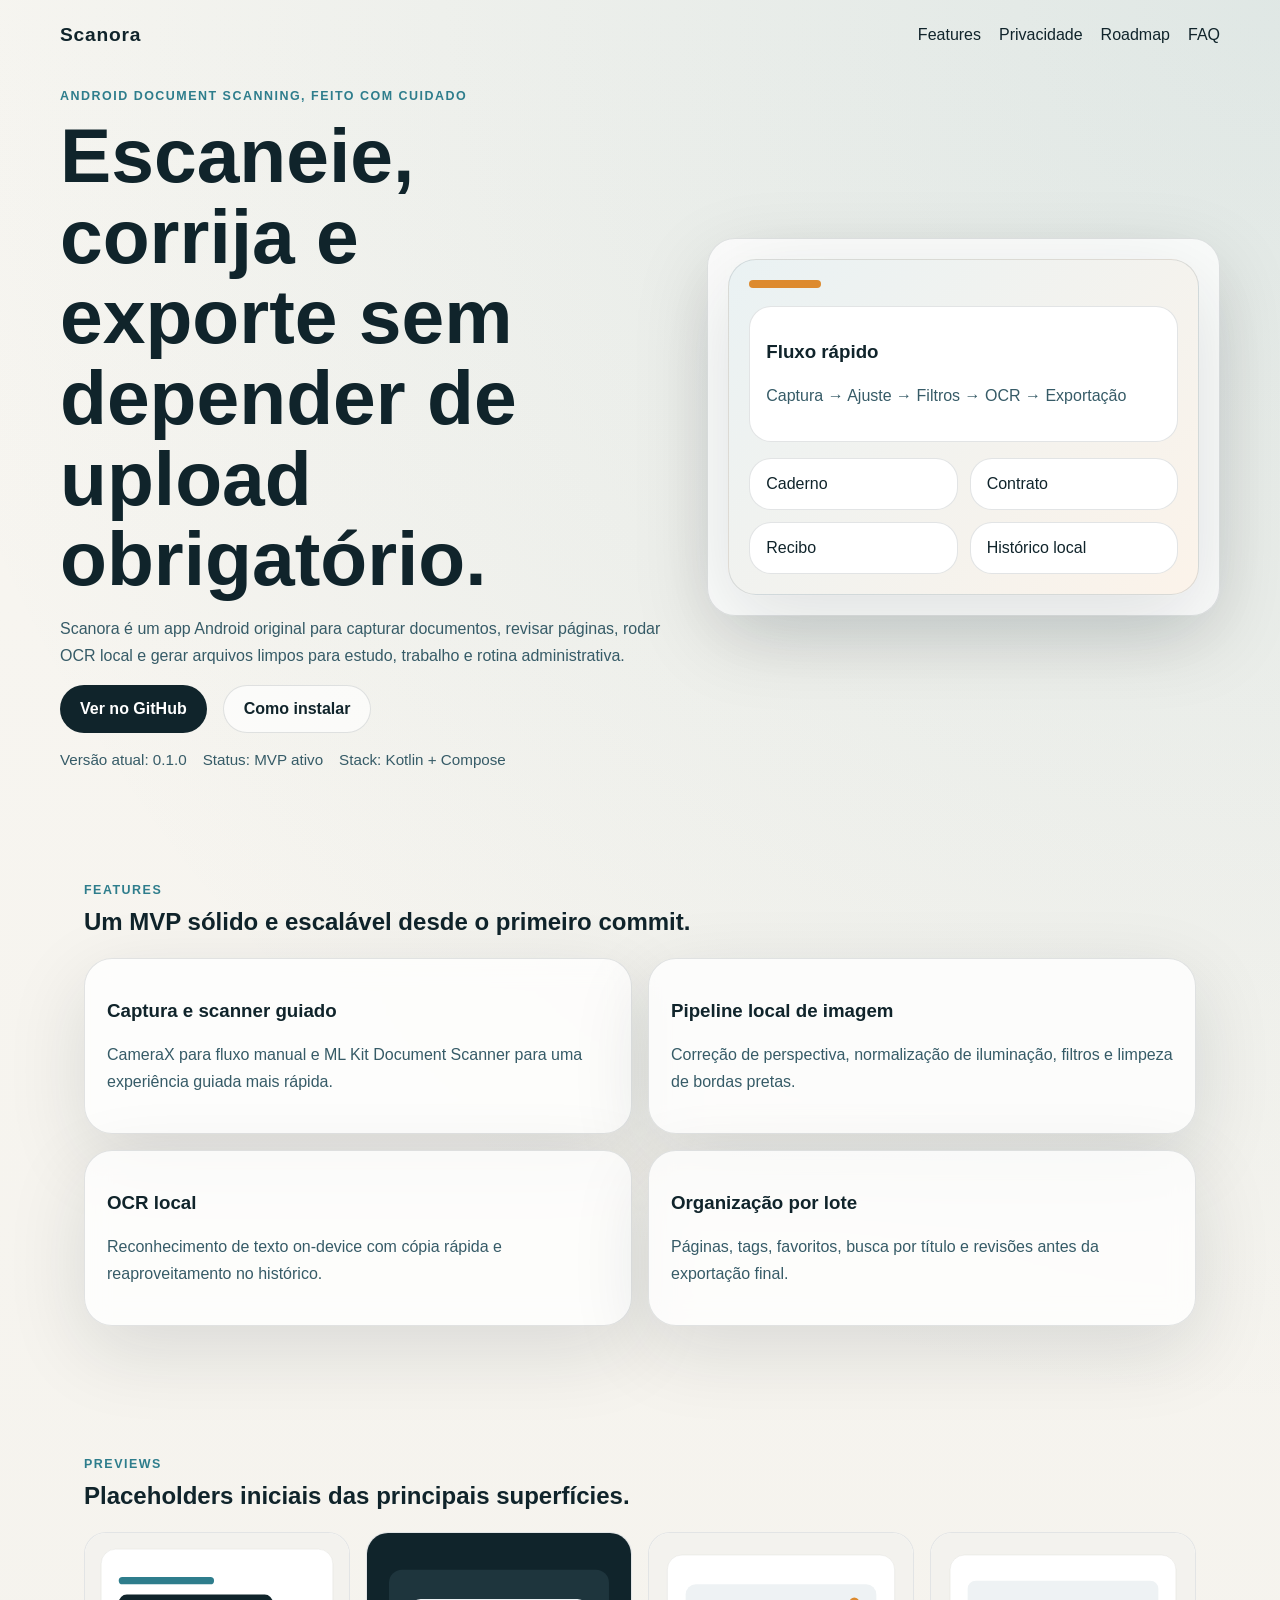
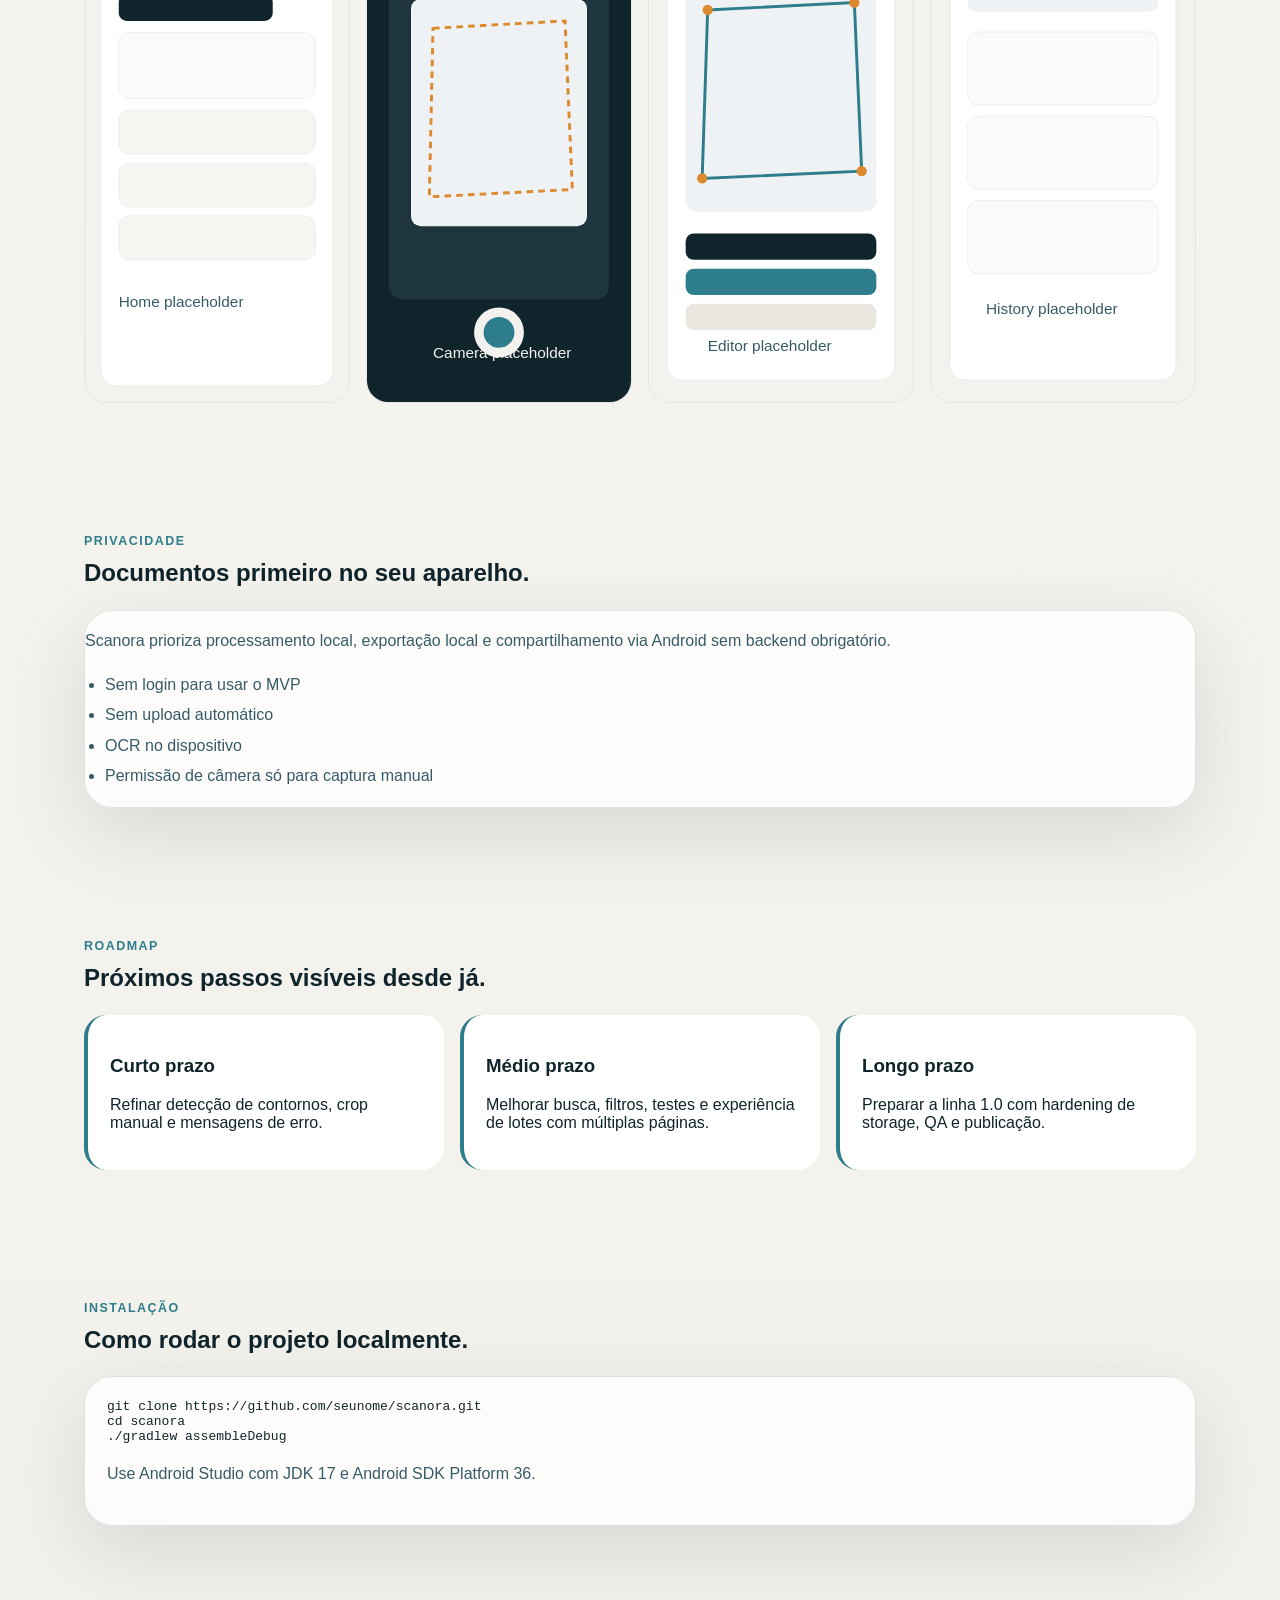
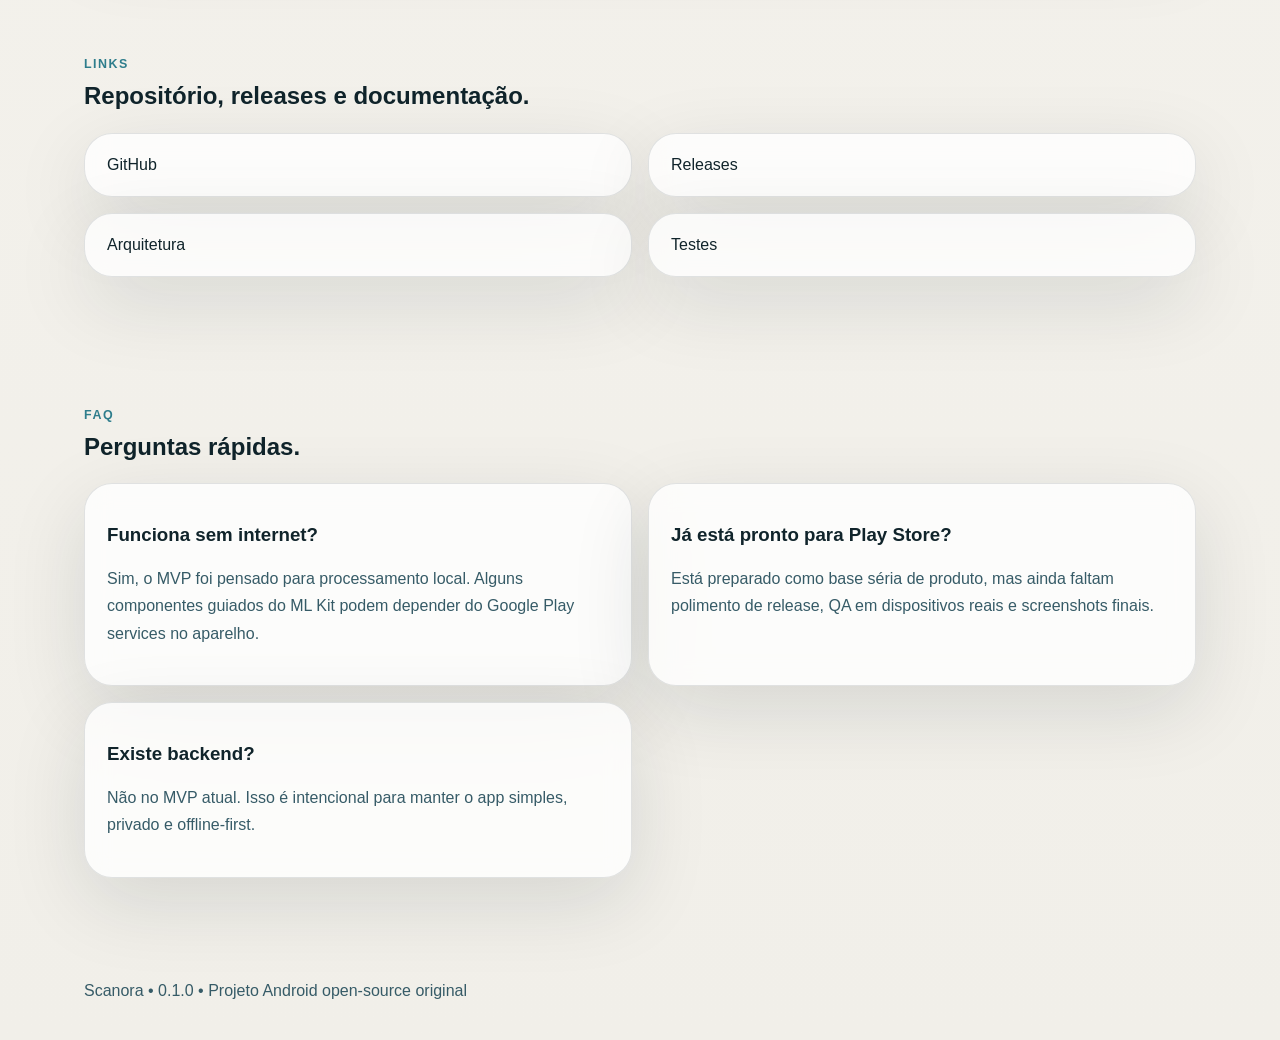
==== docs/index.html @ 6cf1e2f3 "feat: bootstrap scanora android mvp" ====
<!DOCTYPE html>
<html lang="pt-BR">
<head>
  <meta charset="UTF-8" />
  <meta name="viewport" content="width=device-width, initial-scale=1.0" />
  <title>Scanora</title>
  <meta name="description" content="Scanner de documentos Android com foco em privacidade, OCR local e exportação rápida." />
  <link rel="stylesheet" href="style.css" />
</head>
<body>
  <header class="site-header">
    <nav class="nav">
      <div class="brand">Scanora</div>
      <div class="nav-links">
        <a href="#features">Features</a>
        <a href="#privacy">Privacidade</a>
        <a href="#roadmap">Roadmap</a>
        <a href="#faq">FAQ</a>
      </div>
    </nav>
    <section class="hero">
      <div class="hero-copy">
        <span class="eyebrow">Android document scanning, feito com cuidado</span>
        <h1>Escaneie, corrija e exporte sem depender de upload obrigatório.</h1>
        <p>
          Scanora é um app Android original para capturar documentos, revisar páginas, rodar OCR local
          e gerar arquivos limpos para estudo, trabalho e rotina administrativa.
        </p>
        <div class="hero-actions">
          <a class="button primary" href="https://github.com/seunome/scanora">Ver no GitHub</a>
          <a class="button secondary" href="#install">Como instalar</a>
        </div>
        <div class="status-strip">
          <span>Versão atual: 0.1.0</span>
          <span>Status: MVP ativo</span>
          <span>Stack: Kotlin + Compose</span>
        </div>
      </div>
      <div class="hero-panel">
        <div class="mockup">
          <div class="mockup-bar"></div>
          <div class="mockup-card">
            <h3>Fluxo rápido</h3>
            <p>Captura → Ajuste → Filtros → OCR → Exportação</p>
          </div>
          <div class="mockup-grid">
            <div class="mini-card">Caderno</div>
            <div class="mini-card">Contrato</div>
            <div class="mini-card">Recibo</div>
            <div class="mini-card">Histórico local</div>
          </div>
        </div>
      </div>
    </section>
  </header>

  <main>
    <section id="features" class="section">
      <div class="section-heading">
        <span class="eyebrow">Features</span>
        <h2>Um MVP sólido e escalável desde o primeiro commit.</h2>
      </div>
      <div class="feature-grid">
        <article class="card">
          <h3>Captura e scanner guiado</h3>
          <p>CameraX para fluxo manual e ML Kit Document Scanner para uma experiência guiada mais rápida.</p>
        </article>
        <article class="card">
          <h3>Pipeline local de imagem</h3>
          <p>Correção de perspectiva, normalização de iluminação, filtros e limpeza de bordas pretas.</p>
        </article>
        <article class="card">
          <h3>OCR local</h3>
          <p>Reconhecimento de texto on-device com cópia rápida e reaproveitamento no histórico.</p>
        </article>
        <article class="card">
          <h3>Organização por lote</h3>
          <p>Páginas, tags, favoritos, busca por título e revisões antes da exportação final.</p>
        </article>
      </div>
    </section>

    <section class="section screenshots">
      <div class="section-heading">
        <span class="eyebrow">Previews</span>
        <h2>Placeholders iniciais das principais superfícies.</h2>
      </div>
      <div class="shot-grid">
        <img src="assets/screenshots/home.svg" alt="Placeholder da home" />
        <img src="assets/screenshots/camera.svg" alt="Placeholder da captura" />
        <img src="assets/screenshots/editor.svg" alt="Placeholder do editor" />
        <img src="assets/screenshots/history.svg" alt="Placeholder do histórico" />
      </div>
    </section>

    <section id="privacy" class="section privacy">
      <div class="section-heading">
        <span class="eyebrow">Privacidade</span>
        <h2>Documentos primeiro no seu aparelho.</h2>
      </div>
      <div class="privacy-panel">
        <p>Scanora prioriza processamento local, exportação local e compartilhamento via Android sem backend obrigatório.</p>
        <ul>
          <li>Sem login para usar o MVP</li>
          <li>Sem upload automático</li>
          <li>OCR no dispositivo</li>
          <li>Permissão de câmera só para captura manual</li>
        </ul>
      </div>
    </section>

    <section id="roadmap" class="section">
      <div class="section-heading">
        <span class="eyebrow">Roadmap</span>
        <h2>Próximos passos visíveis desde já.</h2>
      </div>
      <div class="timeline">
        <div class="timeline-card">
          <h3>Curto prazo</h3>
          <p>Refinar detecção de contornos, crop manual e mensagens de erro.</p>
        </div>
        <div class="timeline-card">
          <h3>Médio prazo</h3>
          <p>Melhorar busca, filtros, testes e experiência de lotes com múltiplas páginas.</p>
        </div>
        <div class="timeline-card">
          <h3>Longo prazo</h3>
          <p>Preparar a linha 1.0 com hardening de storage, QA e publicação.</p>
        </div>
      </div>
    </section>

    <section id="install" class="section">
      <div class="section-heading">
        <span class="eyebrow">Instalação</span>
        <h2>Como rodar o projeto localmente.</h2>
      </div>
      <div class="card code-card">
        <pre><code>git clone https://github.com/seunome/scanora.git
cd scanora
./gradlew assembleDebug</code></pre>
        <p>Use Android Studio com JDK 17 e Android SDK Platform 36.</p>
      </div>
    </section>

    <section class="section links">
      <div class="section-heading">
        <span class="eyebrow">Links</span>
        <h2>Repositório, releases e documentação.</h2>
      </div>
      <div class="feature-grid">
        <a class="card link-card" href="https://github.com/seunome/scanora">GitHub</a>
        <a class="card link-card" href="https://github.com/seunome/scanora/releases">Releases</a>
        <a class="card link-card" href="architecture.md">Arquitetura</a>
        <a class="card link-card" href="testing.md">Testes</a>
      </div>
    </section>

    <section id="faq" class="section">
      <div class="section-heading">
        <span class="eyebrow">FAQ</span>
        <h2>Perguntas rápidas.</h2>
      </div>
      <div class="faq-grid">
        <article class="card">
          <h3>Funciona sem internet?</h3>
          <p>Sim, o MVP foi pensado para processamento local. Alguns componentes guiados do ML Kit podem depender do Google Play services no aparelho.</p>
        </article>
        <article class="card">
          <h3>Já está pronto para Play Store?</h3>
          <p>Está preparado como base séria de produto, mas ainda faltam polimento de release, QA em dispositivos reais e screenshots finais.</p>
        </article>
        <article class="card">
          <h3>Existe backend?</h3>
          <p>Não no MVP atual. Isso é intencional para manter o app simples, privado e offline-first.</p>
        </article>
      </div>
    </section>
  </main>

  <footer class="footer">
    <p>Scanora • 0.1.0 • Projeto Android open-source original</p>
  </footer>

  <script src="script.js"></script>
</body>
</html>
---- docs/style.css ----
:root {
  --bg: #f3f2ee;
  --paper: #ffffff;
  --ink: #10242b;
  --ink-soft: #365b67;
  --teal: #2e7d8c;
  --amber: #dd8a2e;
  --line: rgba(16, 36, 43, 0.12);
  --shadow: 0 24px 80px rgba(16, 36, 43, 0.12);
  --radius: 28px;
}

* {
  box-sizing: border-box;
}

html {
  scroll-behavior: smooth;
}

body {
  margin: 0;
  font-family: "Segoe UI", "Helvetica Neue", sans-serif;
  color: var(--ink);
  background:
    radial-gradient(circle at top right, rgba(46, 125, 140, 0.12), transparent 32%),
    linear-gradient(180deg, #f8f6f1 0%, #f1efe9 100%);
}

.site-header {
  padding: 24px 24px 48px;
}

.nav,
.hero,
.section,
.footer {
  max-width: 1160px;
  margin: 0 auto;
}

.nav {
  display: flex;
  justify-content: space-between;
  align-items: center;
  margin-bottom: 40px;
}

.brand {
  font-size: 1.2rem;
  font-weight: 700;
  letter-spacing: 0.04em;
}

.nav-links {
  display: flex;
  gap: 18px;
}

.nav-links a,
.link-card {
  color: inherit;
  text-decoration: none;
}

.hero {
  display: grid;
  grid-template-columns: 1.2fr 1fr;
  gap: 32px;
  align-items: center;
}

.eyebrow {
  display: inline-block;
  margin-bottom: 12px;
  color: var(--teal);
  font-weight: 700;
  text-transform: uppercase;
  letter-spacing: 0.12em;
  font-size: 0.78rem;
}

.hero h1,
.section h2 {
  margin: 0 0 16px;
  line-height: 1.05;
}

.hero h1 {
  font-size: clamp(2.6rem, 6vw, 5rem);
  max-width: 12ch;
}

.hero p,
.card p,
.privacy-panel p {
  color: var(--ink-soft);
  line-height: 1.7;
}

.hero-actions,
.status-strip,
.feature-grid,
.shot-grid,
.timeline,
.faq-grid {
  display: flex;
  gap: 16px;
  flex-wrap: wrap;
}

.status-strip {
  margin-top: 18px;
  font-size: 0.95rem;
  color: var(--ink-soft);
}

.button {
  display: inline-flex;
  align-items: center;
  justify-content: center;
  min-height: 48px;
  padding: 0 20px;
  border-radius: 999px;
  text-decoration: none;
  font-weight: 600;
}

.button.primary {
  background: var(--ink);
  color: white;
}

.button.secondary {
  border: 1px solid var(--line);
  color: var(--ink);
  background: rgba(255, 255, 255, 0.65);
}

.hero-panel,
.card,
.privacy-panel,
.mockup,
.code-card {
  background: rgba(255, 255, 255, 0.78);
  backdrop-filter: blur(12px);
  border: 1px solid var(--line);
  border-radius: var(--radius);
  box-shadow: var(--shadow);
}

.hero-panel {
  padding: 20px;
}

.mockup {
  padding: 20px;
  background:
    linear-gradient(135deg, rgba(46, 125, 140, 0.1), rgba(221, 138, 46, 0.1)),
    white;
}

.mockup-bar {
  height: 8px;
  width: 72px;
  border-radius: 999px;
  background: var(--amber);
  margin-bottom: 18px;
}

.mockup-card,
.mini-card {
  background: white;
  border: 1px solid var(--line);
  border-radius: 22px;
  padding: 16px;
}

.mockup-grid {
  display: grid;
  grid-template-columns: repeat(2, 1fr);
  gap: 12px;
  margin-top: 16px;
}

.section {
  padding: 64px 24px;
}

.section-heading {
  margin-bottom: 24px;
}

.feature-grid,
.faq-grid {
  display: grid;
  grid-template-columns: repeat(2, minmax(0, 1fr));
}

.shot-grid {
  display: grid;
  grid-template-columns: repeat(4, minmax(0, 1fr));
}

.shot-grid img {
  width: 100%;
  border-radius: 22px;
  border: 1px solid var(--line);
  background: white;
}

.card {
  padding: 22px;
}

.privacy-panel ul {
  padding-left: 20px;
  color: var(--ink-soft);
  line-height: 1.9;
}

.timeline {
  display: grid;
  grid-template-columns: repeat(3, minmax(0, 1fr));
}

.timeline-card {
  padding: 22px;
  border-left: 4px solid var(--teal);
  background: white;
  border-radius: 22px;
}

.code-card pre {
  margin: 0 0 12px;
  overflow: auto;
}

.footer {
  padding: 24px;
  color: var(--ink-soft);
}

@media (max-width: 900px) {
  .hero,
  .feature-grid,
  .shot-grid,
  .timeline,
  .faq-grid {
    grid-template-columns: 1fr;
  }

  .nav {
    flex-direction: column;
    gap: 16px;
    align-items: flex-start;
  }

  .nav-links {
    flex-wrap: wrap;
  }
}
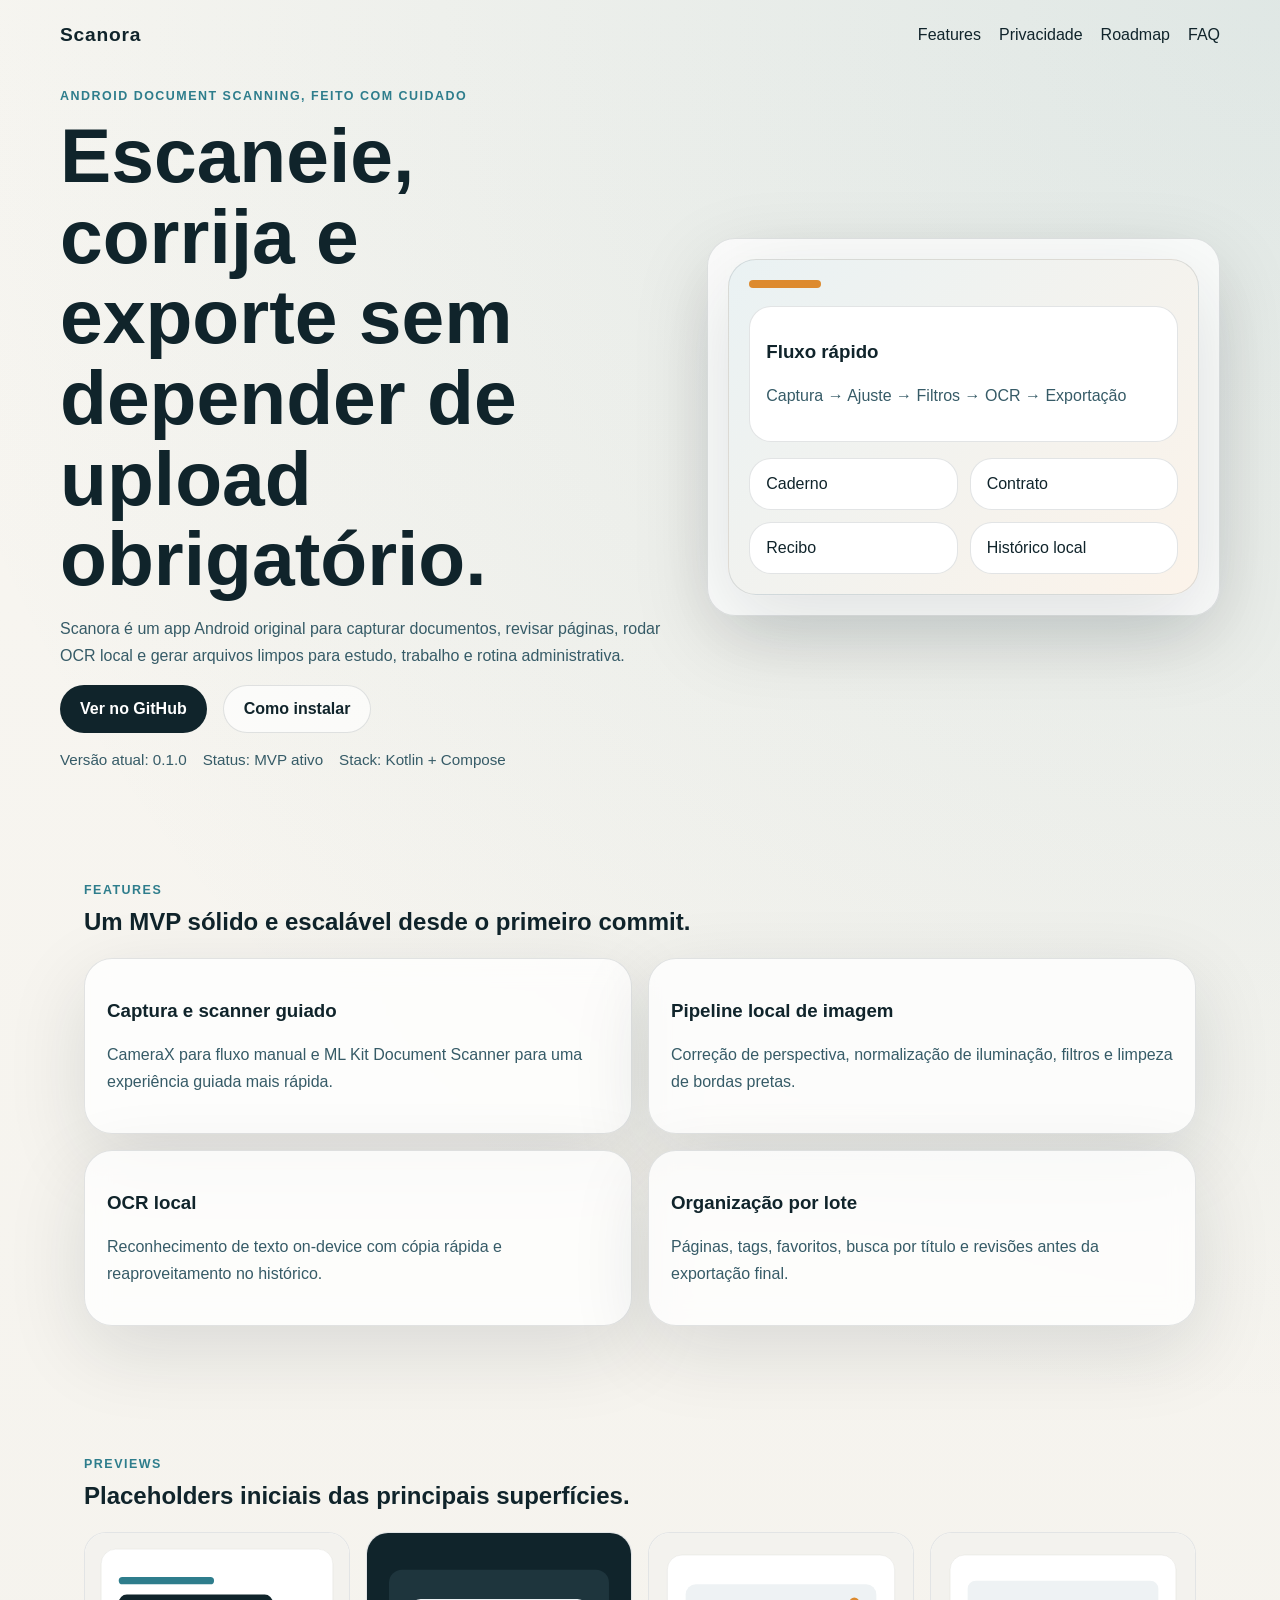
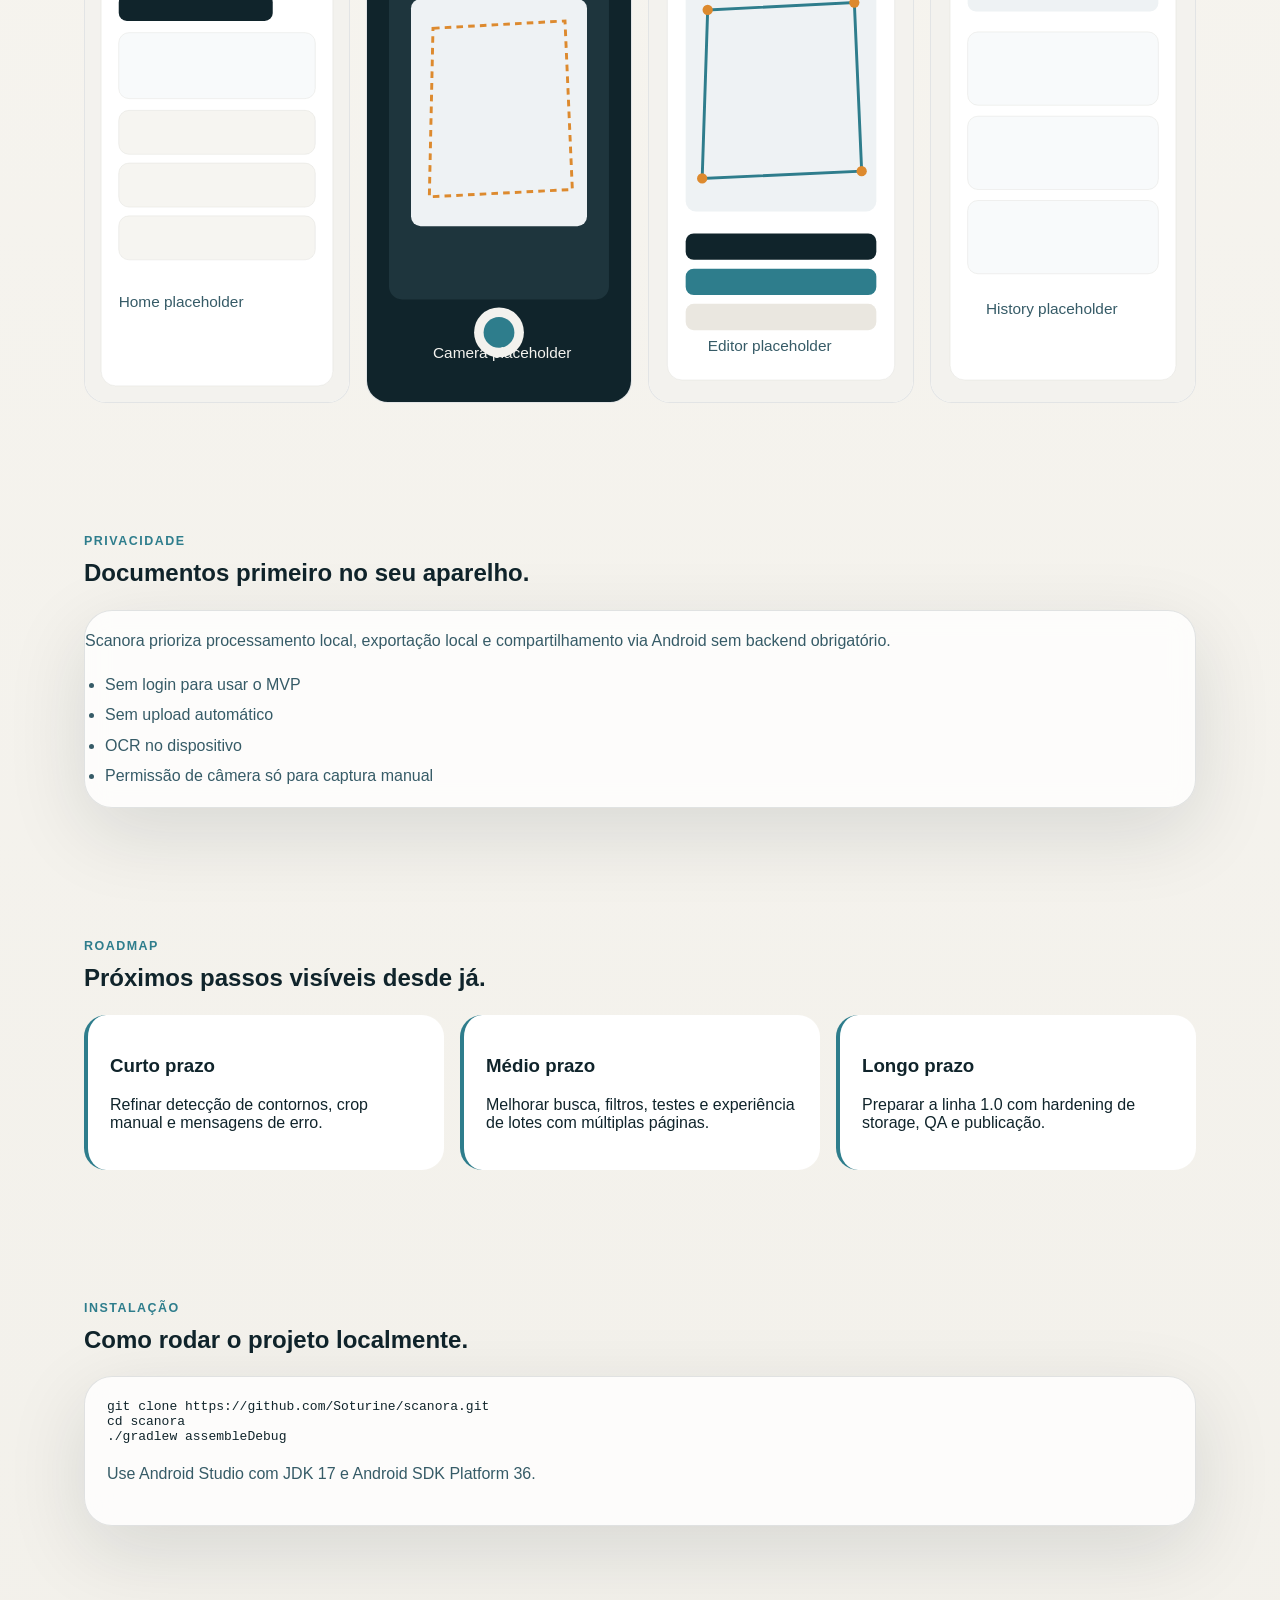
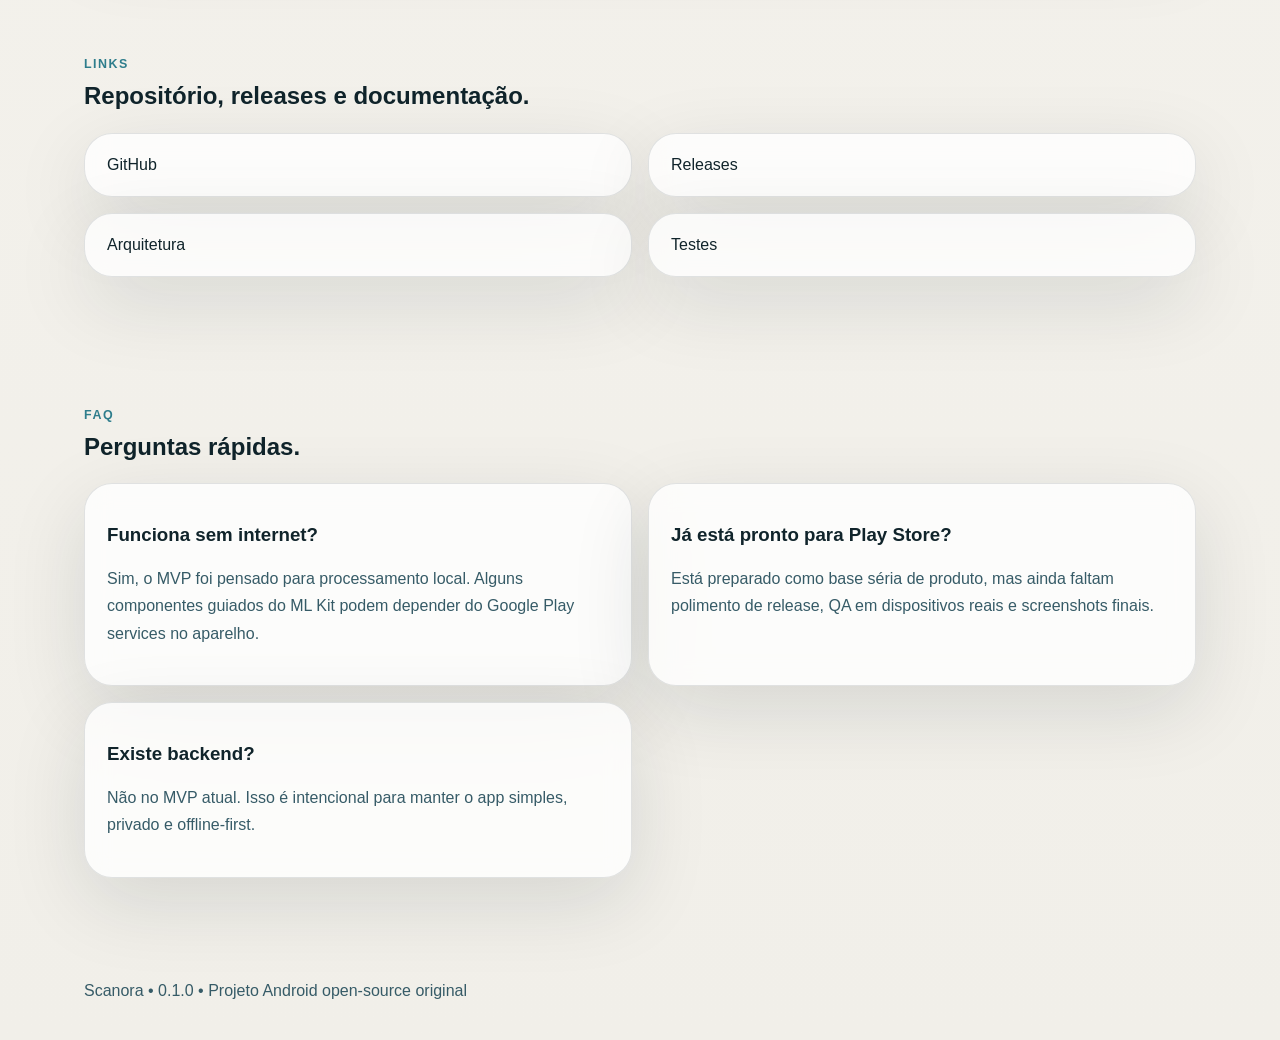
==== commit 262e2be3: "docs: align repo links with published github project" ====
--- a/docs/index.html
+++ b/docs/index.html
@@ -27,7 +27,7 @@
           e gerar arquivos limpos para estudo, trabalho e rotina administrativa.
         </p>
         <div class="hero-actions">
-          <a class="button primary" href="https://github.com/seunome/scanora">Ver no GitHub</a>
+          <a class="button primary" href="https://github.com/Soturine/scanora">Ver no GitHub</a>
           <a class="button secondary" href="#install">Como instalar</a>
         </div>
         <div class="status-strip">
@@ -136,7 +136,7 @@
         <h2>Como rodar o projeto localmente.</h2>
       </div>
       <div class="card code-card">
-        <pre><code>git clone https://github.com/seunome/scanora.git
+        <pre><code>git clone https://github.com/Soturine/scanora.git
 cd scanora
 ./gradlew assembleDebug</code></pre>
         <p>Use Android Studio com JDK 17 e Android SDK Platform 36.</p>
@@ -149,8 +149,8 @@
         <h2>Repositório, releases e documentação.</h2>
       </div>
       <div class="feature-grid">
-        <a class="card link-card" href="https://github.com/seunome/scanora">GitHub</a>
-        <a class="card link-card" href="https://github.com/seunome/scanora/releases">Releases</a>
+        <a class="card link-card" href="https://github.com/Soturine/scanora">GitHub</a>
+        <a class="card link-card" href="https://github.com/Soturine/scanora/releases">Releases</a>
         <a class="card link-card" href="architecture.md">Arquitetura</a>
         <a class="card link-card" href="testing.md">Testes</a>
       </div>
@@ -185,4 +185,3 @@
   <script src="script.js"></script>
 </body>
 </html>
-
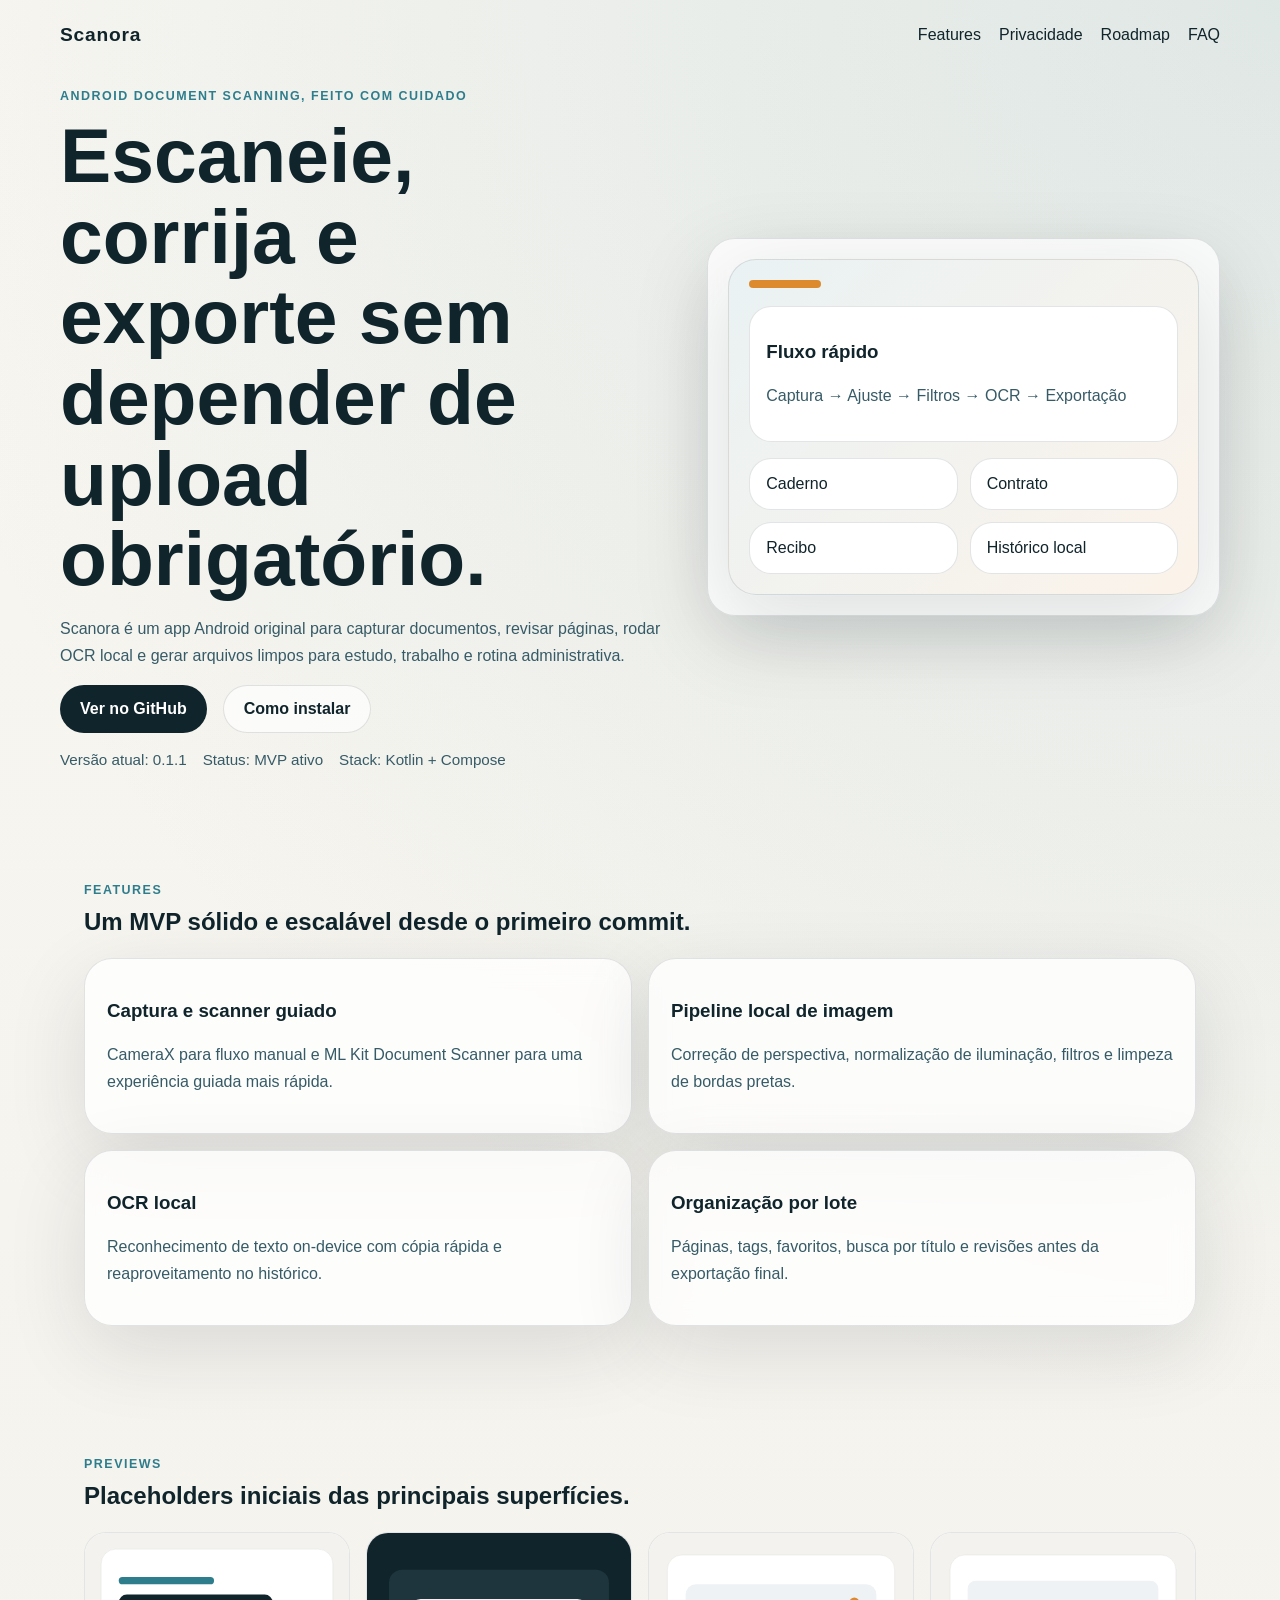
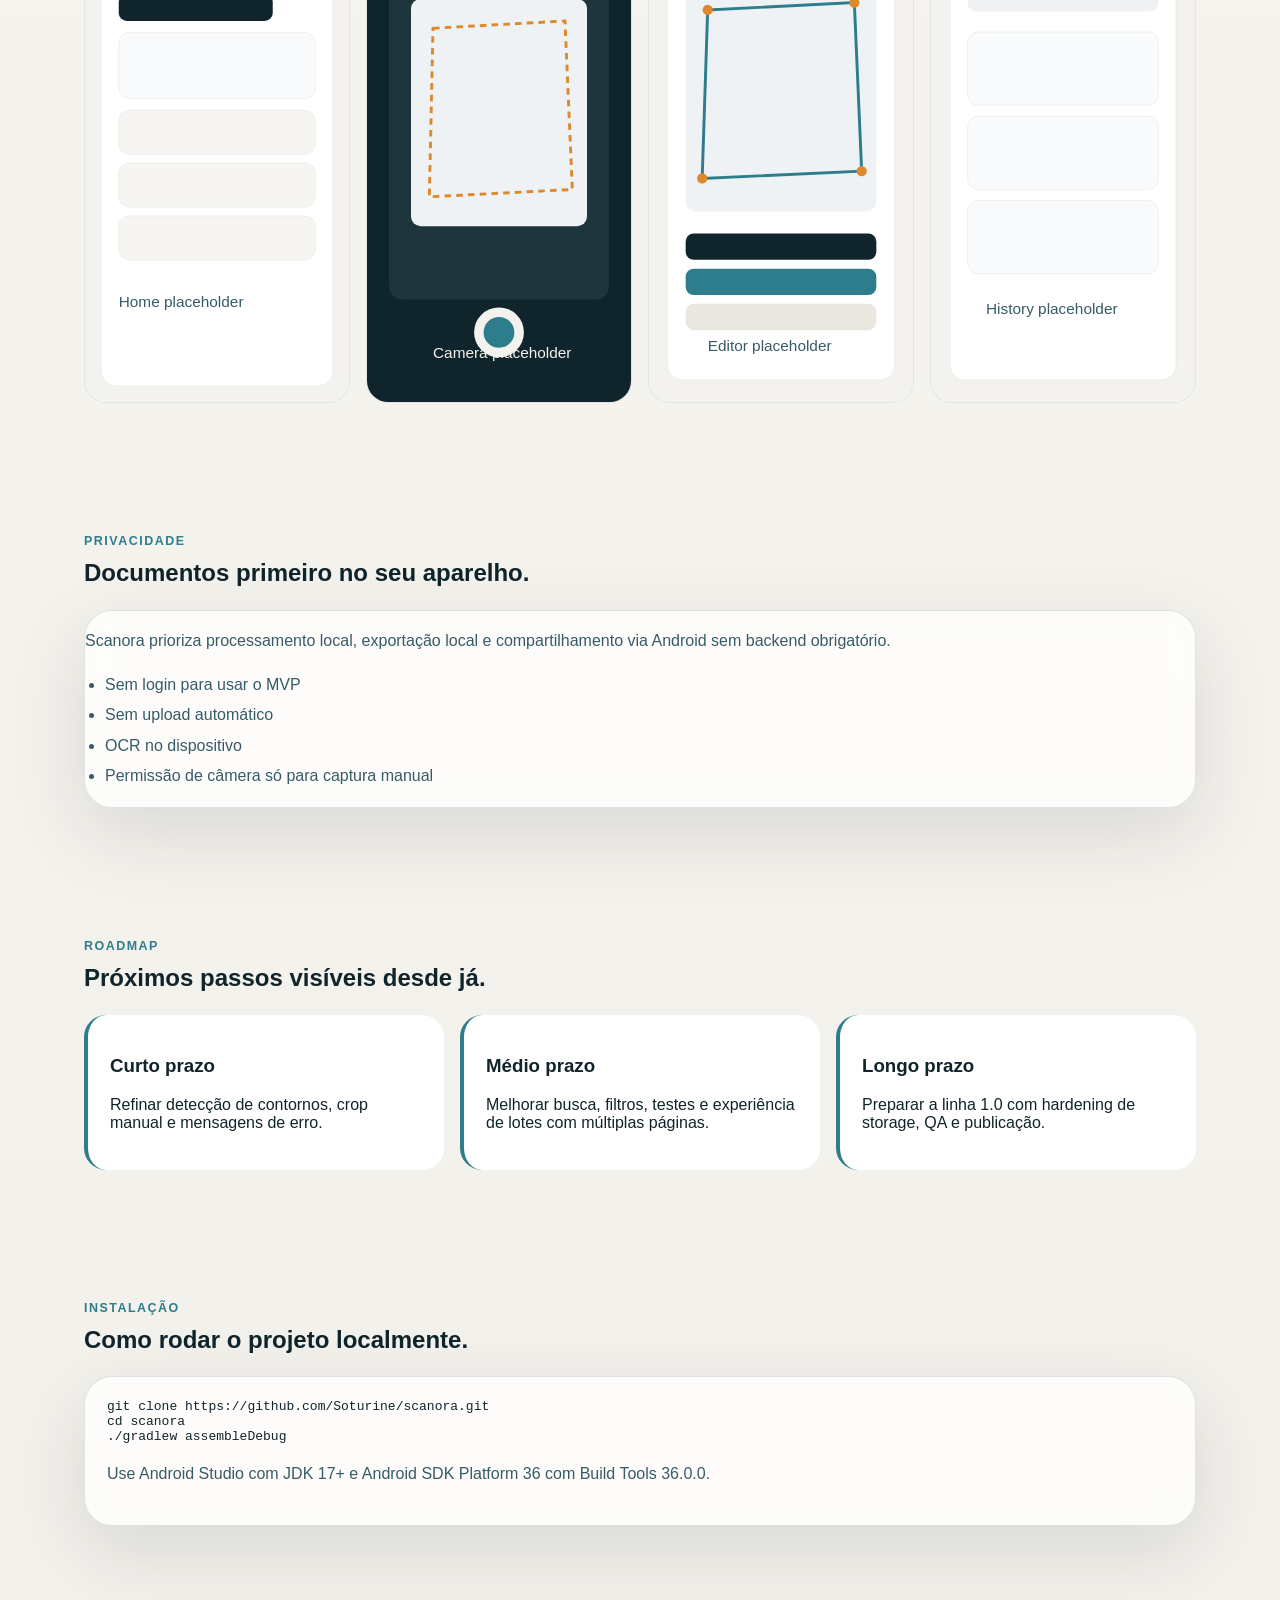
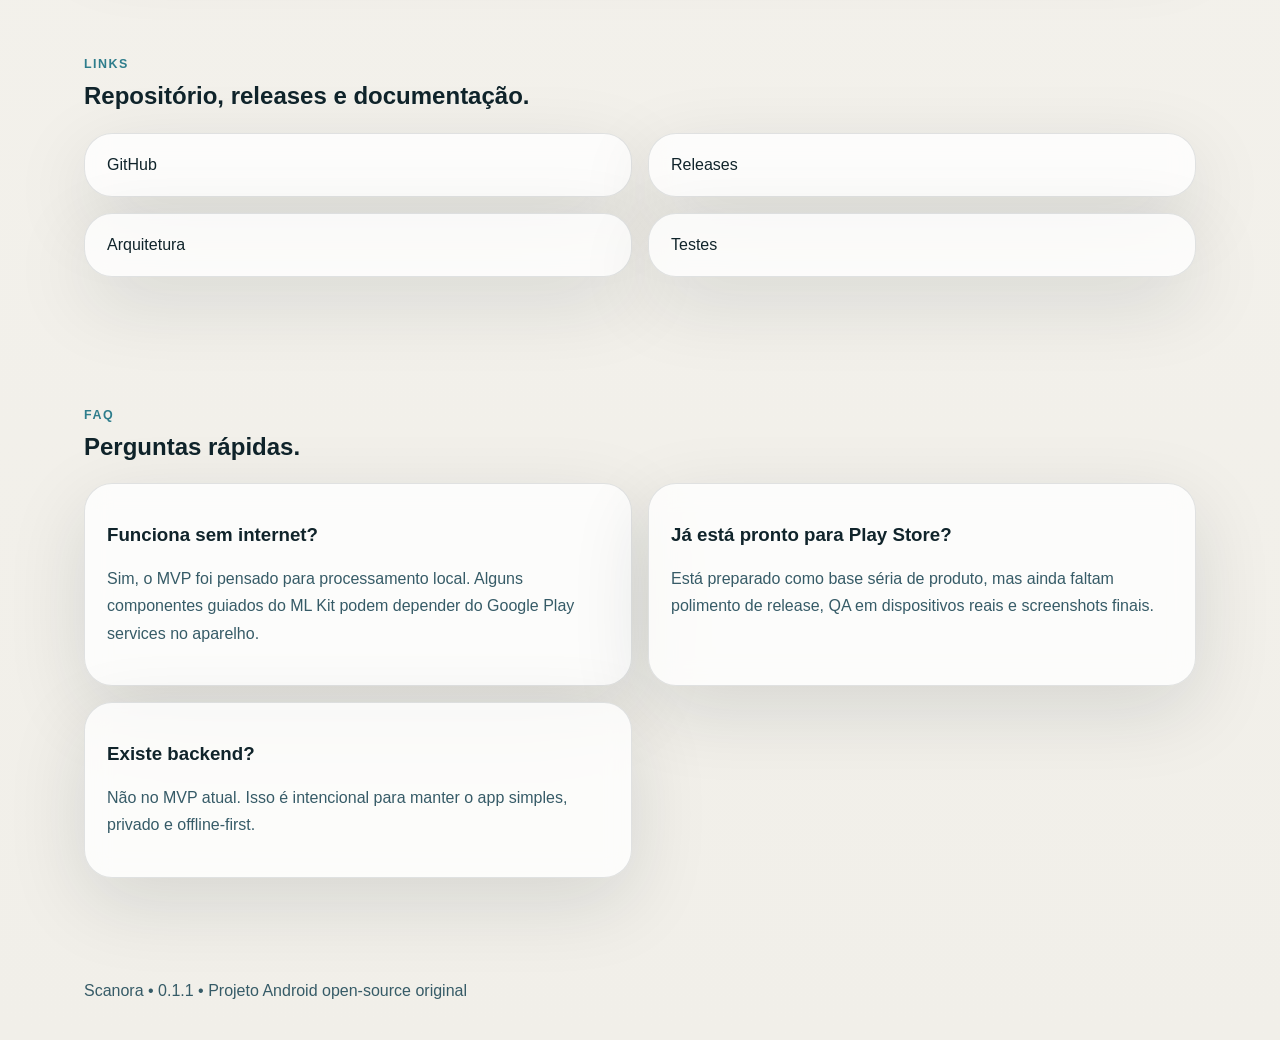
==== commit 3f7fc9f2: "fix: stabilize android build and polish review flow" ====
--- a/docs/index.html
+++ b/docs/index.html
@@ -31,7 +31,7 @@
           <a class="button secondary" href="#install">Como instalar</a>
         </div>
         <div class="status-strip">
-          <span>Versão atual: 0.1.0</span>
+          <span>Versão atual: 0.1.1</span>
           <span>Status: MVP ativo</span>
           <span>Stack: Kotlin + Compose</span>
         </div>
@@ -139,7 +139,7 @@
         <pre><code>git clone https://github.com/Soturine/scanora.git
 cd scanora
 ./gradlew assembleDebug</code></pre>
-        <p>Use Android Studio com JDK 17 e Android SDK Platform 36.</p>
+        <p>Use Android Studio com JDK 17+ e Android SDK Platform 36 com Build Tools 36.0.0.</p>
       </div>
     </section>
 
@@ -179,7 +179,7 @@
   </main>
 
   <footer class="footer">
-    <p>Scanora • 0.1.0 • Projeto Android open-source original</p>
+    <p>Scanora • 0.1.1 • Projeto Android open-source original</p>
   </footer>
 
   <script src="script.js"></script>
